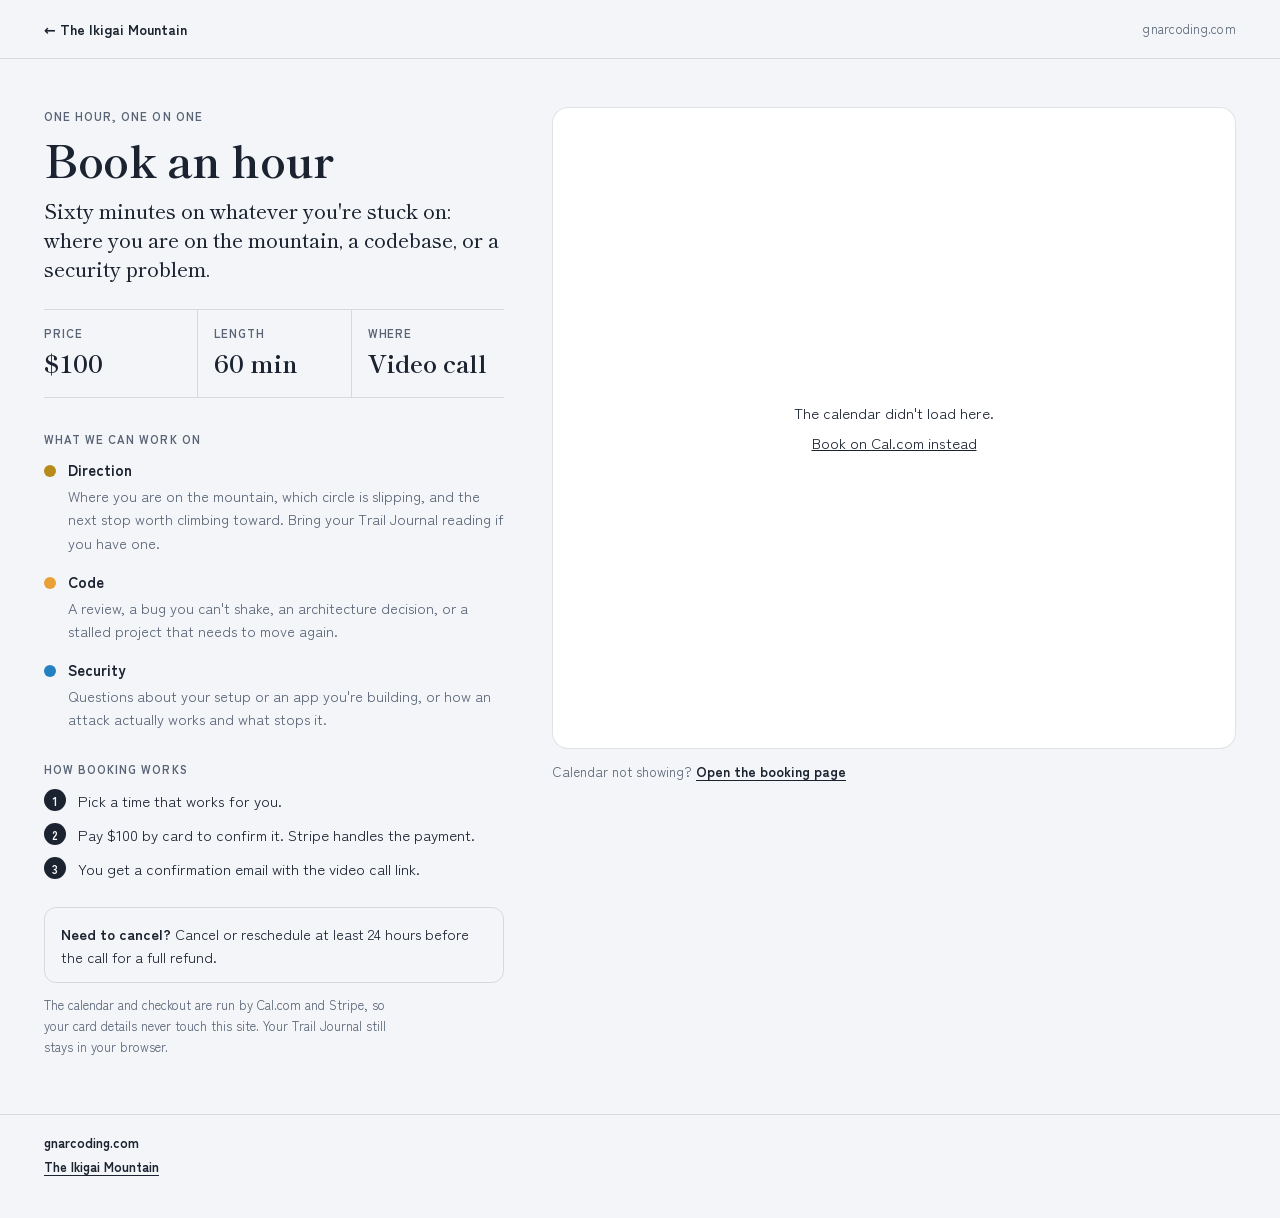
==== book.html @ 0375f1a6 "Add a booking page for paid one-hour sessions /book embeds a Cal.com calendar for a 60-minute, $100 " ====
<!doctype html>
<html lang="en">
<head>
<meta charset="utf-8">
<meta name="viewport" content="width=device-width, initial-scale=1, viewport-fit=cover">
<title>Book an Hour · gnarcoding</title>
<meta name="description" content="Book a one-on-one hour for $100: direction on the ikigai mountain, code, or security. Pick a time and pay by card to confirm.">
<link rel="canonical" href="https://gnarcoding.com/book">
<link rel="icon" href="/favicon.svg" type="image/svg+xml">
<link rel="apple-touch-icon" href="/apple-touch-icon.png">
<meta name="theme-color" content="#f3f5f8" media="(prefers-color-scheme: light)">
<meta name="theme-color" content="#0f1420" media="(prefers-color-scheme: dark)">
<meta property="og:type" content="website">
<meta property="og:site_name" content="gnarcoding.com">
<meta property="og:url" content="https://gnarcoding.com/book">
<meta property="og:title" content="Book an Hour">
<meta property="og:description" content="Book a one-on-one hour for $100: direction on the ikigai mountain, code, or security. Pick a time and pay by card to confirm.">
<meta property="og:image" content="https://gnarcoding.com/og.png">
<meta property="og:image:width" content="1200">
<meta property="og:image:height" content="630">
<meta name="twitter:card" content="summary_large_image">
<link rel="preload" href="/fonts/shippori-mincho-latin-700-normal.woff2" as="font" type="font/woff2" crossorigin>
<link rel="preload" href="/fonts/zen-kaku-gothic-new-latin-400-normal.woff2" as="font" type="font/woff2" crossorigin>
<link rel="preconnect" href="https://app.cal.com">
<style>
@font-face {
  font-family: "Shippori Mincho";
  font-style: normal;
  font-weight: 500;
  font-display: swap;
  src: url("/fonts/shippori-mincho-latin-500-normal.woff2") format("woff2");
  unicode-range: U+0000-00FF,U+0131,U+0152-0153,U+02BB-02BC,U+02C6,U+02DA,U+02DC,U+0304,U+0308,U+0329,U+2000-206F,U+20AC,U+2122,U+2191,U+2193,U+2212,U+2215,U+FEFF,U+FFFD;
}
@font-face {
  font-family: "Shippori Mincho";
  font-style: normal;
  font-weight: 700;
  font-display: swap;
  src: url("/fonts/shippori-mincho-latin-700-normal.woff2") format("woff2");
  unicode-range: U+0000-00FF,U+0131,U+0152-0153,U+02BB-02BC,U+02C6,U+02DA,U+02DC,U+0304,U+0308,U+0329,U+2000-206F,U+20AC,U+2122,U+2191,U+2193,U+2212,U+2215,U+FEFF,U+FFFD;
}
@font-face {
  font-family: "Zen Kaku Gothic New";
  font-style: normal;
  font-weight: 400;
  font-display: swap;
  src: url("/fonts/zen-kaku-gothic-new-latin-400-normal.woff2") format("woff2");
  unicode-range: U+0000-00FF,U+0131,U+0152-0153,U+02BB-02BC,U+02C6,U+02DA,U+02DC,U+0304,U+0308,U+0329,U+2000-206F,U+20AC,U+2122,U+2191,U+2193,U+2212,U+2215,U+FEFF,U+FFFD;
}
@font-face {
  font-family: "Zen Kaku Gothic New";
  font-style: normal;
  font-weight: 500;
  font-display: swap;
  src: url("/fonts/zen-kaku-gothic-new-latin-500-normal.woff2") format("woff2");
  unicode-range: U+0000-00FF,U+0131,U+0152-0153,U+02BB-02BC,U+02C6,U+02DA,U+02DC,U+0304,U+0308,U+0329,U+2000-206F,U+20AC,U+2122,U+2191,U+2193,U+2212,U+2215,U+FEFF,U+FFFD;
}
@font-face {
  font-family: "Zen Kaku Gothic New";
  font-style: normal;
  font-weight: 700;
  font-display: swap;
  src: url("/fonts/zen-kaku-gothic-new-latin-700-normal.woff2") format("woff2");
  unicode-range: U+0000-00FF,U+0131,U+0152-0153,U+02BB-02BC,U+02C6,U+02DA,U+02DC,U+0304,U+0308,U+0329,U+2000-206F,U+20AC,U+2122,U+2191,U+2193,U+2212,U+2215,U+FEFF,U+FFFD;
}
:root { color-scheme: light; padding-top: env(safe-area-inset-top, 0px); padding-bottom: env(safe-area-inset-bottom, 0px); }
body { margin: 0; }
img { max-width: 100%; }
[hidden] { display: none !important; }

:root {
  --bg: #f3f5f8;
  --sky-top: #c2cedd;
  --sky-low: #e8edf2;
  --fog: #e8edf2;
  --ink: #1b2230;
  --ink-soft: #586375;
  --ink-faint: #8b94a3;
  --line: rgba(27, 34, 48, 0.13);
  --rail: #a3abb8;
  --card: rgba(247, 249, 251, 0.86);
  --field: #ffffff;
  --chip: rgba(255, 255, 255, 0.6);
  --chip-hover: rgba(255, 255, 255, 0.95);
  --solid: #1b2230;
  --solid-fg: #f3f5f8;
  --tip-bg: #1b2230;
  --tip-fg: #f3f5f8;
  --summit: #b88a1c;
  --exposure: 1;

  --love: #da5762;
  --good: #e9a034;
  --needs: #2580c1;
  --paid: #3fa362;

  --font-display: "Shippori Mincho", "Hiragino Mincho ProN", "Yu Mincho", Georgia, serif;
  --font-body: "Zen Kaku Gothic New", "Hiragino Sans", "Yu Gothic", system-ui, -apple-system, "Segoe UI", sans-serif;
}
@media (prefers-color-scheme: dark) {
  :root:not([data-theme="light"]) {
    --bg: #0f1420;
    --sky-top: #050811;
    --sky-low: #161d2b;
    --fog: #161d2b;
    --ink: #e7eaf0;
    --ink-soft: #9aa3b4;
    --ink-faint: #6c7586;
    --line: rgba(231, 234, 240, 0.13);
    --rail: #4b5466;
    --card: rgba(13, 18, 29, 0.84);
    --field: #161d2b;
    --chip: rgba(255, 255, 255, 0.05);
    --chip-hover: rgba(255, 255, 255, 0.12);
    --solid: #e7eaf0;
    --solid-fg: #0d121d;
    --tip-bg: #f3f5f8;
    --tip-fg: #1b2230;
    --summit: #e2be62;
    --exposure: 0.9;
    color-scheme: dark;
  }
}
:root[data-theme="dark"] {
  --bg: #0f1420;
  --sky-top: #050811;
  --sky-low: #161d2b;
  --fog: #161d2b;
  --ink: #e7eaf0;
  --ink-soft: #9aa3b4;
  --ink-faint: #6c7586;
  --line: rgba(231, 234, 240, 0.13);
  --rail: #4b5466;
  --card: rgba(13, 18, 29, 0.84);
  --field: #161d2b;
  --chip: rgba(255, 255, 255, 0.05);
  --chip-hover: rgba(255, 255, 255, 0.12);
  --solid: #e7eaf0;
  --solid-fg: #0d121d;
  --tip-bg: #f3f5f8;
  --tip-fg: #1b2230;
  --summit: #e2be62;
  --exposure: 0.9;
  color-scheme: dark;
}

/* Layout: details on the left, the live calendar on the right; one column on phones. */
* { box-sizing: border-box; }
body {
  background: var(--bg);
  color: var(--ink);
  font-family: var(--font-body);
  font-size: 15px;
  line-height: 1.6;
  -webkit-font-smoothing: antialiased;
}
a { color: inherit; }
a:focus-visible { outline: 2px solid var(--ink); outline-offset: 2px; }

.topbar {
  display: flex;
  justify-content: space-between;
  align-items: center;
  gap: 16px;
  padding: 18px 44px;
  border-bottom: 1px solid var(--line);
}
.back { font-weight: 700; font-size: 14px; text-decoration: none; }
.back:hover { text-decoration: underline; text-underline-offset: 3px; }
.topbrand { color: var(--ink-soft); font-size: 13px; letter-spacing: 0.02em; }

.book {
  display: grid;
  grid-template-columns: minmax(0, 460px) minmax(0, 1fr);
  gap: 48px;
  align-items: start;
  padding: 48px 44px 56px;
  max-width: 1280px;
  margin: 0 auto;
}
.details { min-width: 0; }
.kicker, .label {
  margin: 0 0 10px;
  font-size: 11.5px;
  font-weight: 700;
  letter-spacing: 0.09em;
  text-transform: uppercase;
  color: var(--ink-soft);
}
h1 {
  margin: 0 0 14px;
  font-family: var(--font-display);
  font-weight: 700;
  font-size: 44px;
  line-height: 1.05;
  letter-spacing: -0.01em;
  text-wrap: balance;
}
.thesis {
  margin: 0 0 26px;
  font-family: var(--font-display);
  font-weight: 500;
  font-size: 20px;
  line-height: 1.45;
  text-wrap: pretty;
}
.facts {
  display: grid;
  grid-template-columns: repeat(3, minmax(0, 1fr));
  margin: 0 0 32px;
  border-top: 1px solid var(--line);
  border-bottom: 1px solid var(--line);
}
.facts div { padding: 14px 0; }
.facts div + div { padding-left: 16px; border-left: 1px solid var(--line); }
.facts dt { font-size: 11.5px; font-weight: 700; letter-spacing: 0.08em; text-transform: uppercase; color: var(--ink-soft); }
.facts dd { margin: 2px 0 0; font-family: var(--font-display); font-weight: 700; font-size: 24px; font-variant-numeric: tabular-nums; }

.topics { list-style: none; margin: 0 0 30px; padding: 0; display: grid; gap: 16px; }
.topics li { display: grid; grid-template-columns: 12px minmax(0, 1fr); gap: 12px; align-items: baseline; }
.topics i { width: 12px; height: 12px; border-radius: 50%; background: var(--c); transform: translateY(1px); }
.topics b { font-weight: 700; }
.topics p { margin: 2px 0 0; color: var(--ink-soft); font-size: 14.5px; }

.steps { margin: 0 0 26px; padding: 0; list-style: none; counter-reset: s; display: grid; gap: 10px; }
.steps li { counter-increment: s; display: grid; grid-template-columns: 24px minmax(0, 1fr); gap: 10px; align-items: baseline; }
.steps li::before {
  content: counter(s);
  width: 22px; height: 22px;
  border-radius: 50%;
  display: grid; place-items: center;
  background: var(--solid); color: var(--solid-fg);
  font-size: 12px; font-weight: 700;
  transform: translateY(-1px);
}
.policy { margin: 0 0 12px; padding: 14px 16px; border: 1px solid var(--line); border-radius: 12px; font-size: 14.5px; }
.fine { margin: 0; color: var(--ink-soft); font-size: 13px; max-width: 52ch; }

.calendar { min-width: 0; position: sticky; top: calc(24px + env(safe-area-inset-top, 0px)); }
.cal-shell {
  position: relative;
  min-height: 640px;
  border: 1px solid var(--line);
  border-radius: 16px;
  background: var(--field);
  overflow: hidden;
}
.cal-inline { width: 100%; min-height: 640px; }
.cal-status {
  position: absolute; inset: 0;
  display: flex; flex-direction: column; align-items: center; justify-content: center; gap: 6px;
  margin: 0;
  padding: 24px;
  text-align: center;
  color: var(--ink-soft);
  pointer-events: none;
}
.cal-status.is-error { pointer-events: auto; color: var(--ink); }
.fallback { margin: 12px 0 0; color: var(--ink-soft); font-size: 13.5px; }
.fallback a { color: var(--ink); font-weight: 700; text-underline-offset: 3px; }

.book-foot {
  display: grid;
  gap: 4px;
  max-width: 1280px;
  margin: 0 auto;
  padding: 18px 44px 40px;
  border-top: 1px solid var(--line);
  color: var(--ink-soft);
  font-size: 13px;
}
.book-foot p { margin: 0; }
.book-foot .brand { font-weight: 700; color: var(--ink); }
.book-foot a { font-weight: 700; color: var(--ink); text-underline-offset: 3px; }

@media (max-width: 900px) {
  .topbar { padding: 14px 20px; }
  .book { grid-template-columns: minmax(0, 1fr); gap: 32px; padding: 28px 20px 40px; }
  .calendar { position: static; }
  h1 { font-size: 34px; }
  .thesis { font-size: 18px; }
  .book-foot { padding: 18px 20px 32px; }
}
@media (max-width: 420px) {
  .facts dd { font-size: 20px; }
  .facts div + div { padding-left: 10px; }
}
</style>
</head>
<body>
<header class="topbar">
  <a class="back" href="/">← The Ikigai Mountain</a>
  <span class="topbrand">gnarcoding.com</span>
</header>

<main class="book">
  <section class="details" aria-labelledby="bookTitle">
    <p class="kicker">One hour, one on one</p>
    <h1 id="bookTitle">Book an hour</h1>
    <p class="thesis">Sixty minutes on whatever you're stuck on: where you are on the mountain, a codebase, or a security problem.</p>

    <dl class="facts">
      <div><dt>Price</dt><dd>$100</dd></div>
      <div><dt>Length</dt><dd>60 min</dd></div>
      <div><dt>Where</dt><dd>Video call</dd></div>
    </dl>

    <h2 class="label">What we can work on</h2>
    <ul class="topics">
      <li style="--c: var(--summit)">
        <i></i>
        <div>
          <b>Direction</b>
          <p>Where you are on the mountain, which circle is slipping, and the next stop worth climbing toward. Bring your Trail Journal reading if you have one.</p>
        </div>
      </li>
      <li style="--c: var(--good)">
        <i></i>
        <div>
          <b>Code</b>
          <p>A review, a bug you can't shake, an architecture decision, or a stalled project that needs to move again.</p>
        </div>
      </li>
      <li style="--c: var(--needs)">
        <i></i>
        <div>
          <b>Security</b>
          <p>Questions about your setup or an app you're building, or how an attack actually works and what stops it.</p>
        </div>
      </li>
    </ul>

    <h2 class="label">How booking works</h2>
    <ol class="steps">
      <li>Pick a time that works for you.</li>
      <li>Pay $100 by card to confirm it. Stripe handles the payment.</li>
      <li>You get a confirmation email with the video call link.</li>
    </ol>

    <p class="policy"><b>Need to cancel?</b> Cancel or reschedule at least 24 hours before the call for a full refund.</p>
    <p class="fine">The calendar and checkout are run by Cal.com and Stripe, so your card details never touch this site. Your Trail Journal still stays in your browser.</p>
  </section>

  <section class="calendar" aria-label="Pick a time">
    <div class="cal-shell">
      <div id="cal-inline" class="cal-inline"></div>
      <p class="cal-status" id="calStatus">Loading available times…</p>
    </div>
    <p class="fallback">Calendar not showing? <a id="calLink" href="https://cal.com/" target="_blank" rel="noopener">Open the booking page</a></p>
  </section>
</main>

<footer class="book-foot">
  <p class="brand">gnarcoding.com</p>
  <p><a href="/">The Ikigai Mountain</a></p>
</footer>

<script src="/book.js" defer></script>
</body>
</html>
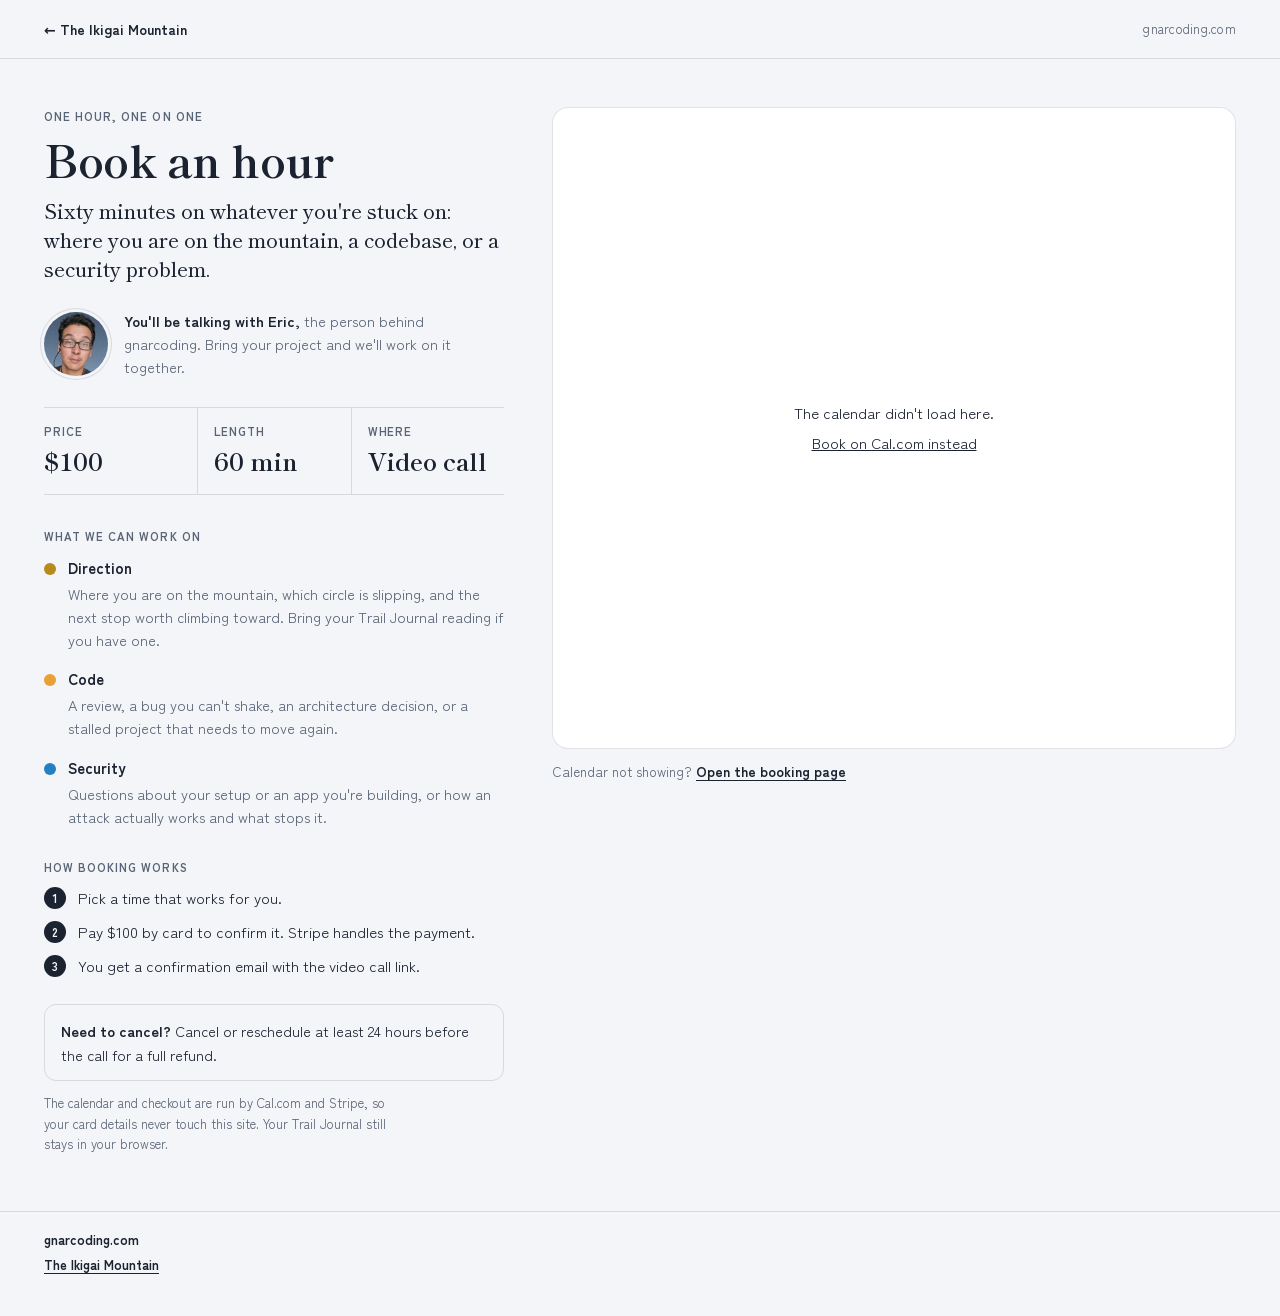
==== commit db397457: "Put Eric's photo on the booking nudge and booking page Square headshot crop, served as 96px and 192p" ====
--- a/book.html
+++ b/book.html
@@ -204,6 +204,16 @@
   line-height: 1.45;
   text-wrap: pretty;
 }
+.host {
+  display: grid;
+  grid-template-columns: 64px minmax(0, 1fr);
+  gap: 16px;
+  align-items: center;
+  margin: 0 0 28px;
+}
+.host img { width: 64px; height: 64px; border-radius: 50%; object-fit: cover; box-shadow: 0 0 0 3px var(--bg), 0 0 0 4px var(--line); }
+.host p { margin: 0; font-size: 14.5px; color: var(--ink-soft); max-width: 44ch; }
+.host b { color: var(--ink); font-weight: 700; }
 .facts {
   display: grid;
   grid-template-columns: repeat(3, minmax(0, 1fr));
@@ -298,6 +308,11 @@
     <p class="kicker">One hour, one on one</p>
     <h1 id="bookTitle">Book an hour</h1>
     <p class="thesis">Sixty minutes on whatever you're stuck on: where you are on the mountain, a codebase, or a security problem.</p>
+
+    <div class="host">
+      <img src="/img/eric-192.webp" srcset="/img/eric-96.webp 96w, /img/eric-192.webp 192w" sizes="64px" width="64" height="64" alt="Eric">
+      <p><b>You'll be talking with Eric,</b> the person behind gnarcoding. Bring your project and we'll work on it together.</p>
+    </div>
 
     <dl class="facts">
       <div><dt>Price</dt><dd>$100</dd></div>
@@ -346,7 +361,7 @@
       <div id="cal-inline" class="cal-inline"></div>
       <p class="cal-status" id="calStatus">Loading available times…</p>
     </div>
-    <p class="fallback">Calendar not showing? <a id="calLink" href="https://cal.com/" target="_blank" rel="noopener">Open the booking page</a></p>
+    <p class="fallback">Calendar not showing? <a id="calLink" href="https://cal.com/gnarcoding/60min" target="_blank" rel="noopener">Open the booking page</a></p>
   </section>
 </main>
 
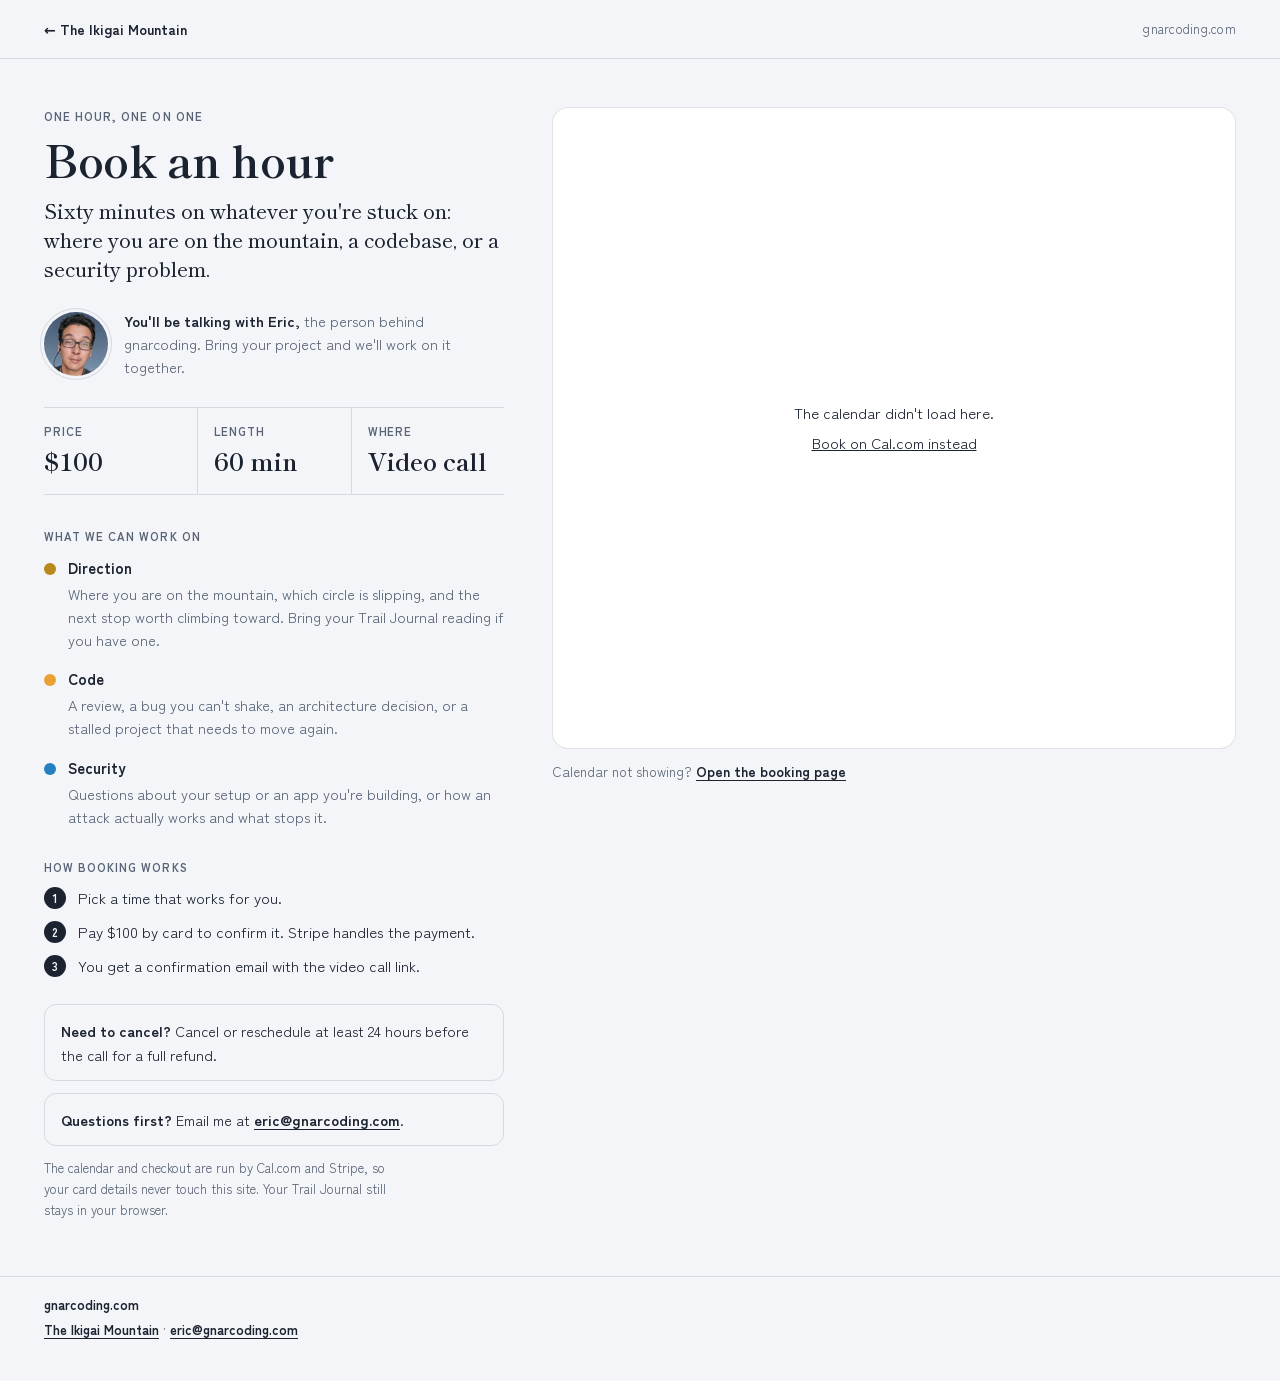
==== commit 713ef9af: "Add Eric's email and keep the price for the booking page - eric@gnarcoding.com on the booking card a" ====
--- a/book.html
+++ b/book.html
@@ -4,17 +4,18 @@
 <meta charset="utf-8">
 <meta name="viewport" content="width=device-width, initial-scale=1, viewport-fit=cover">
 <title>Book an Hour · gnarcoding</title>
-<meta name="description" content="Book a one-on-one hour for $100: direction on the ikigai mountain, code, or security. Pick a time and pay by card to confirm.">
+<meta name="description" content="Book a one-on-one hour with Eric: direction on the ikigai mountain, code, or security. Pick a time and pay by card to confirm.">
 <link rel="canonical" href="https://gnarcoding.com/book">
-<link rel="icon" href="/favicon.svg" type="image/svg+xml">
-<link rel="apple-touch-icon" href="/apple-touch-icon.png">
+<link rel="icon" href="/favicon.ico" sizes="32x32">
+<link rel="icon" href="/favicon.svg?v=2" type="image/svg+xml">
+<link rel="apple-touch-icon" href="/apple-touch-icon.png?v=2">
 <meta name="theme-color" content="#f3f5f8" media="(prefers-color-scheme: light)">
 <meta name="theme-color" content="#0f1420" media="(prefers-color-scheme: dark)">
 <meta property="og:type" content="website">
 <meta property="og:site_name" content="gnarcoding.com">
 <meta property="og:url" content="https://gnarcoding.com/book">
 <meta property="og:title" content="Book an Hour">
-<meta property="og:description" content="Book a one-on-one hour for $100: direction on the ikigai mountain, code, or security. Pick a time and pay by card to confirm.">
+<meta property="og:description" content="Book a one-on-one hour with Eric: direction on the ikigai mountain, code, or security. Pick a time and pay by card to confirm.">
 <meta property="og:image" content="https://gnarcoding.com/og.png">
 <meta property="og:image:width" content="1200">
 <meta property="og:image:height" content="630">
@@ -244,6 +245,7 @@
   transform: translateY(-1px);
 }
 .policy { margin: 0 0 12px; padding: 14px 16px; border: 1px solid var(--line); border-radius: 12px; font-size: 14.5px; }
+.policy a { color: var(--ink); font-weight: 700; text-underline-offset: 3px; }
 .fine { margin: 0; color: var(--ink-soft); font-size: 13px; max-width: 52ch; }
 
 .calendar { min-width: 0; position: sticky; top: calc(24px + env(safe-area-inset-top, 0px)); }
@@ -353,6 +355,7 @@
     </ol>
 
     <p class="policy"><b>Need to cancel?</b> Cancel or reschedule at least 24 hours before the call for a full refund.</p>
+    <p class="policy"><b>Questions first?</b> Email me at <a href="mailto:eric@gnarcoding.com">eric@gnarcoding.com</a>.</p>
     <p class="fine">The calendar and checkout are run by Cal.com and Stripe, so your card details never touch this site. Your Trail Journal still stays in your browser.</p>
   </section>
 
@@ -367,7 +370,7 @@
 
 <footer class="book-foot">
   <p class="brand">gnarcoding.com</p>
-  <p><a href="/">The Ikigai Mountain</a></p>
+  <p><a href="/">The Ikigai Mountain</a> · <a href="mailto:eric@gnarcoding.com">eric@gnarcoding.com</a></p>
 </footer>
 
 <script src="/book.js" defer></script>
